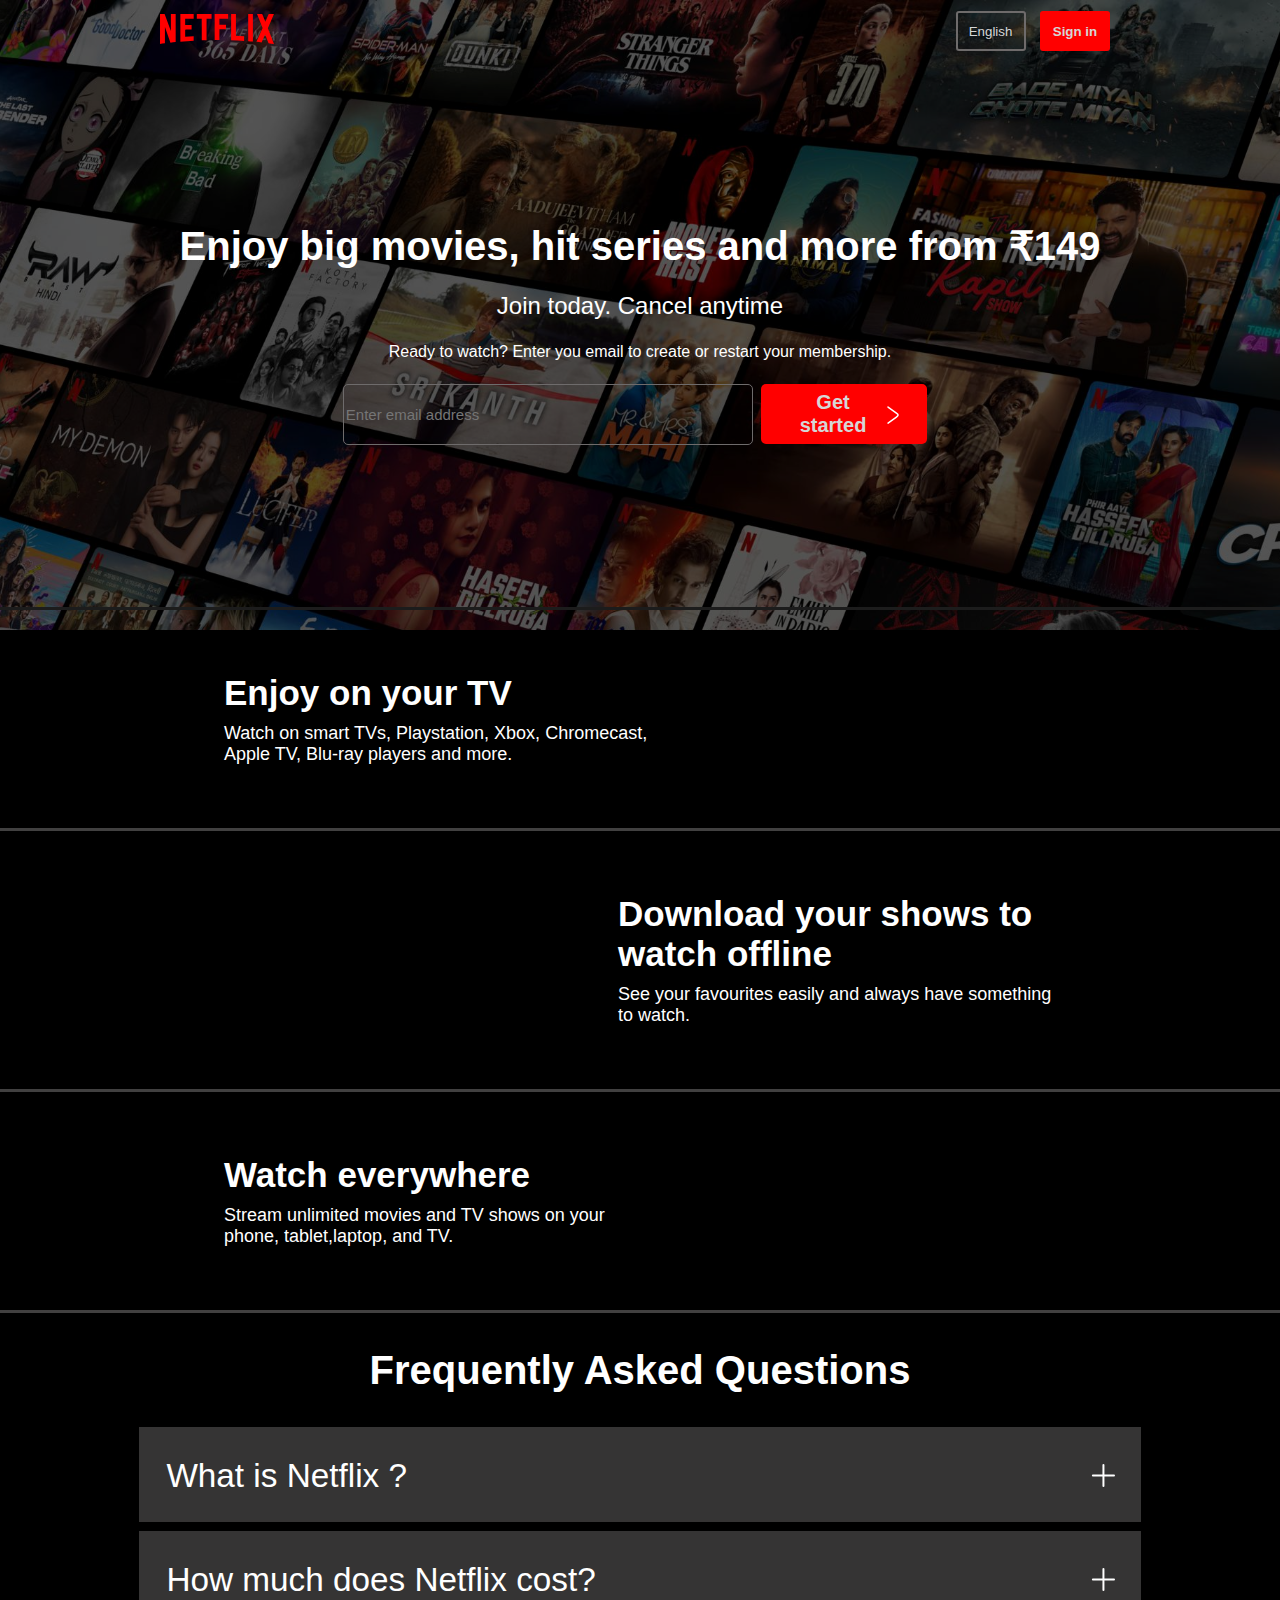
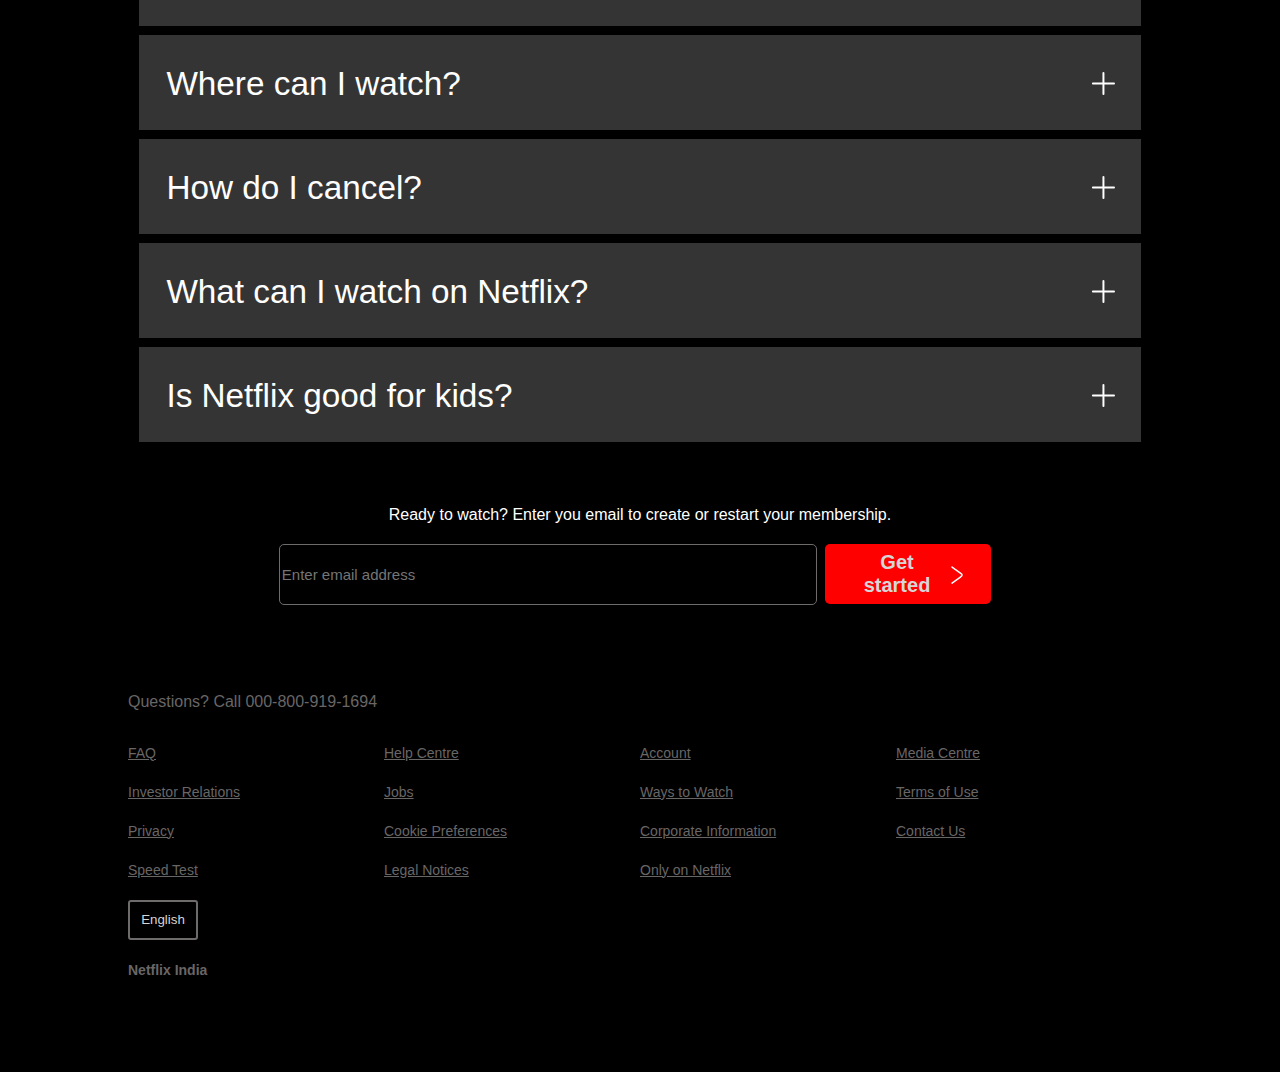
==== Netflix clone/index.html @ 8cb496b6 "Added Netflix clone" ====
<!DOCTYPE html>
<html>
    <head>
        <title>Netflix - Watch TV Shows Online, Watch Movies Online</title>
        <link rel="Stylesheet" href="style.css">
        <link rel="icon" href="favicon.ico">
    </head>
    <body>
      <div class="main">
        <nav>
            <span><img width = 53 src="Assets/logo.svg"></span>
            <div>
                <button class="btn">
                    English
                </button>
                <button class="btn red-btn-sm">Sign in</button>
            </div>
        </nav>
        <div class="box"></div>
        <div class="herotext">
            <span>Enjoy big movies, hit series and more from ₹149</span>
            <span>Join today. Cancel anytime</span>
            <span>Ready to watch? Enter you email to create or restart your membership.</span>
            <div class="entertext">
                <input type="text" placeholder="Enter email address">
                <button class="btn red-btn">
                    Get started
                    <svg xmlns="http://www.w3.org/2000/svg" viewBox="0 0 24 24" width="24" height="24" color="#000000" fill="none">
                        <path d="M7 4L15.3306 10.0405C17.5565 11.6545 17.5565 12.3455 15.3306 13.9595L7 20" stroke="currentColor" stroke-width="1.5" stroke-linecap="round" stroke-linejoin="round" />
                    </svg>
                </button>
            </div>
        </div>
        <div class="seperation">

        </div> 
        <section class = "first">
            <div>
                <span>Enjoy on your TV</span>
                <span>Watch on smart TVs, Playstation, Xbox, Chromecast, Apple TV, Blu-ray players and more.</span>
            </div>
            <div class="secImg">
                <img src="F:\Fulls tack development\FRONTEND\CSS\CSS Samples\Netflix clone\Assets\tv layout.png" alt="">
                <video src="F:\Fulls tack development\FRONTEND\CSS\CSS Samples\Netflix clone\Assets\video\images_1.m4v" autoplay loop muted></video>
            </div>
        </section>
        <div class="seperation"></div>

        <section class = "first second">
            <div class="secImg">
                <img src="F:\Fulls tack development\FRONTEND\CSS\CSS Samples\Netflix clone\Assets\mobile.jpg" alt="">
            </div>
            <div>
                <span>Download your shows to watch offline</span>
                <span>See your favourites easily and always have something to watch.</span>
            </div>
        </section>
        <div class="seperation"></div>

        <section class = "first third">
            <div>
                <span>Watch everywhere</span>
                <span>Stream unlimited movies and TV shows on your phone, tablet,laptop, and TV.</span>
            </div>
            <div class="secImg">
                <img src="F:\Fulls tack development\FRONTEND\CSS\CSS Samples\Netflix clone\Assets\desktop layout.png" alt="">
                <video src="F:\Fulls tack development\FRONTEND\CSS\CSS Samples\Netflix clone\Assets\video\Video 53_assets_videos_video1.m4v" autoplay loop muted></video>
            </div>
        </section>



        <div class="seperation"></div>
        <section class="faq">
            <h2>Frequently Asked Questions</h2>
            <div class="faqbox">
                <span>What is Netflix ?</span>
                <svg xmlns="http://www.w3.org/2000/svg" viewBox="0 0 24 24" width="24" height="24" color="#000000" fill="none">
                    <path d="M12 4V20" stroke="currentColor" stroke-width="1.5" stroke-linecap="round" stroke-linejoin="round" />
                    <path d="M4 12H20" stroke="currentColor" stroke-width="1.5" stroke-linecap="round" stroke-linejoin="round" />
                </svg>
            </div>

            <div class="faqbox">
                <span>How much does Netflix cost?</span>
                <svg xmlns="http://www.w3.org/2000/svg" viewBox="0 0 24 24" width="24" height="24" color="#000000" fill="none">
                    <path d="M12 4V20" stroke="currentColor" stroke-width="1.5" stroke-linecap="round" stroke-linejoin="round" />
                    <path d="M4 12H20" stroke="currentColor" stroke-width="1.5" stroke-linecap="round" stroke-linejoin="round" />
                </svg>
            </div>


            <div class="faqbox">
                <span>Where can I watch?</span>
                <svg xmlns="http://www.w3.org/2000/svg" viewBox="0 0 24 24" width="24" height="24" color="#000000" fill="none">
                    <path d="M12 4V20" stroke="currentColor" stroke-width="1.5" stroke-linecap="round" stroke-linejoin="round" />
                    <path d="M4 12H20" stroke="currentColor" stroke-width="1.5" stroke-linecap="round" stroke-linejoin="round" />
                </svg>
            </div>

            <div class="faqbox">
                <span>How do I cancel?</span>
                <svg xmlns="http://www.w3.org/2000/svg" viewBox="0 0 24 24" width="24" height="24" color="#000000" fill="none">
                    <path d="M12 4V20" stroke="currentColor" stroke-width="1.5" stroke-linecap="round" stroke-linejoin="round" />
                    <path d="M4 12H20" stroke="currentColor" stroke-width="1.5" stroke-linecap="round" stroke-linejoin="round" />
                </svg>
            </div>

            <div class="faqbox">
                <span>What can I watch on Netflix?</span>
                <svg xmlns="http://www.w3.org/2000/svg" viewBox="0 0 24 24" width="24" height="24" color="#000000" fill="none">
                    <path d="M12 4V20" stroke="currentColor" stroke-width="1.5" stroke-linecap="round" stroke-linejoin="round" />
                    <path d="M4 12H20" stroke="currentColor" stroke-width="1.5" stroke-linecap="round" stroke-linejoin="round" />
                </svg>
            </div>

            <div class="faqbox">
                <span>Is Netflix good for kids?</span>
                <svg xmlns="http://www.w3.org/2000/svg" viewBox="0 0 24 24" width="24" height="24" color="#000000" fill="none">
                    <path d="M12 4V20" stroke="currentColor" stroke-width="1.5" stroke-linecap="round" stroke-linejoin="round" />
                    <path d="M4 12H20" stroke="currentColor" stroke-width="1.5" stroke-linecap="round" stroke-linejoin="round" />
                </svg>
            </div>
        </section>
        <center>
        <div class="foot-sign">
            <div class="sign-letter">
                Ready to watch? Enter you email to create or restart your membership.
            </div>
            <div class="entertext">
                <input type="text" placeholder="Enter email address">
                <button class="btn red-btn">
                    Get started
                    <svg xmlns="http://www.w3.org/2000/svg" viewBox="0 0 24 24" width="24" height="24" color="#000000" fill="none">
                        <path d="M7 4L15.3306 10.0405C17.5565 11.6545 17.5565 12.3455 15.3306 13.9595L7 20" stroke="currentColor" stroke-width="1.5" stroke-linecap="round" stroke-linejoin="round" />
                    </svg>
                </button>
            </div>
        </div></center>
        

        <footer>
            <div class="question">Questions? Call 000-800-919-1694</div>
            <div class="footer">
            <div class = "footer-item">
                <a href="">FAQ</a>
                <a href="">Investor Relations</a>
                <a href="">Privacy</a>
                <a href="">Speed Test</a>
            </div>
            <div class = "footer-item">
                <a href="">Help Centre</a>
                <a href="">Jobs</a>
                <a href="">Cookie Preferences</a>
                <a href="">Legal Notices</a>
            </div>
            <div class = "footer-item">
                <a href="">Account</a>
                <a href="">Ways to Watch</a>
                <a href=""> Corporate Information</a>
                <a href="">Only on Netflix</a>
            </div>
            <div class = "footer-item">
                <a href="">Media Centre</a>
                <a href="">Terms of Use</a>
                <a href="">Contact Us</a>
            </div>
            </div>
            <button class="btn">
                English
            </button><br>
            <h5>Netflix India</h5>         
            
        </footer>
      </div>

    </body>
</html>
---- Netflix clone/style.css ----
*{
    padding: 0;
    margin: 0;
    font-family: sans-serif,'Segoe UI', Tahoma, Geneva, Verdana, sans-serif;
}
body{
    background-color: black;
}

.main{
    background-image: url("Assets/hero.jpg");
    background-repeat: no-repeat;
    background-size: max(1400px,100vw);
    background-position: top;
    height : 70vh;
    position:relative;
}
.main .box{
    height :70vh;
    width: 100%;
    opacity:0.56;
    position: absolute;
    top: 0;
    background-color: black;
}
.main nav{
    max-width:75vw;
    justify-content: space-between;
    margin : auto;
    display: flex;
    align-items: center;
    height: 62px;
}
nav img{
    width:114px;
    position: relative;
    z-index: 10;
}
nav button{
    position: relative;
    z-index: 10;
}

.herotext{
    font-family: system-ui, -apple-system, BlinkMacSystemFont, 'Segoe UI', Roboto, Oxygen, Ubuntu, Cantarell, 'Open Sans', 'Helvetica Neue', sans-serif;
    height: 60.5vh;
    display: flex;
    align-items: center;
    justify-content: center;
    flex-direction: column;
    color: white;
    position: relative;
    gap:23px; 
    padding: 0 23px;
    text-align: center;
}
.herotext> :first-child{
    font-weight: bolder;
    font-size: 40px;
}
.herotext> :nth-child(2){
    font-weight: 400;
    font-size: 24px;
}
.herotext> :nth-child(3){
    font-weight: 400;
    font-size: 20;
}
.seperation{
    height: 03px;
    background-color: rgb(65, 64, 64);
}
.btn{
    height: 40px;
    width: 70px;
    padding: 5px 7px;
    font-weight: 100;
    background-color: transparent;
    color: rgb(214, 214, 214);
    border: 2px solid rgb(110, 107, 107);
    border-radius: 3px;
    margin-right: 10px;
}
.red-btn{
    display: flex;
    align-items: center;
    justify-content: space-evenly;
    height: 60px;
    width: 13vw;
    background-color: red;
    border: transparent;
    font-weight: 700;
    padding: 7px 24px;
    font-size: 20px;
    border-radius: 5px;

}
.red-btn span{
    margin-bottom: 5px;
}
.red-btn-sm{
    font-weight: 900;
    height: 40px;
    width: 70px;
    background-color: red;
    border: transparent;

}
.red-btn-sm:hover{
    cursor: pointer;
    background-color: rgb(175, 17, 17);
}
.red-btn:hover{
    cursor: pointer;
    background-color: rgb(175, 17, 17);
}
.main input{
    height: 45px;
    width: 30vw;
    margin-right: 8px;
    padding: 7px 22px 7px 2px;
    font-size: 15px;
    border-radius: 5px;
    border: 1px solid rgb(110, 107, 107);
    background-color: transparent;
}
.entertext{
    display: flex;
}
.first{
    color: white;
    display: flex;
    justify-content: center;
    align-items: center;
    max-width: 65vw;
    margin: auto;
    gap: 10px;
    margin-top: 7vh;
    margin-bottom: 7vh;
}


.secImg{
    position: relative;
}
.secImg img{
    width: 30vw;
    position: relative;
    z-index: 10;
}
.secImg video{
    width: 86%;
    position: absolute;
    top: 51px;
    right: 0;
    z-index: -10;
}
section.first > div{
    display: flex;
    flex-direction: column;
}
section.first > div :nth-child(1){
    font-size: 35px;
    font-weight: bolder;
    margin-bottom: 10px;
}
section.first > div :nth-child(2){
    font-size: 18px;
}

.third video{
    height:45%;
    width:100%;
}
.faq{
    color: white;
    background-color: black;
    padding: 35px;
}
.faq h2{
    text-align: center;
    font-size: 40px;
    margin-bottom: 34px;
}
.faq span{
    font-size: 3.7vh;
    padding-top: 3px;
}

svg path{
    scale: 110%;
    color:white;
}
.faqbox{
    display: flex;
    justify-content: center;
    justify-content: space-between;
    align-items: center;
    background-color: rgb(53, 52, 52);
    padding: 27px;
    width: 74vw;
    margin: 9px auto;
    cursor: pointer;
}
.faqbox svg{
    scale: 120%;
}
.faqbox:hover{
    background-color: #414141;
}
footer{
    max-width: 80vw;
    margin: auto;
    color: #696666;
    padding: 34px; 
}
footer .question{
    padding: 34px 0px;
}
.footer{
    display: grid;
    grid-template-columns: 1fr 1fr 1fr 1fr;
    color: #696666;
}
.footer a{
    font-size: 14px;
    text-decoration: underline;
    color: #696666;
}
.footer a:hover{
    color: red;
}
.footer-item{
    display: flex;
    flex-direction: column;
    gap: 23px;
}
.foot-sign{
    max-width: 60vw;
    display: flex;
    align-items: center;
    justify-content: center;
    flex-wrap: wrap;
}
.sign-letter{
    padding:20px;
    color: white;
}
.foot-sign .entertext{
    padding-bottom: 20px;
}
.foot-sign input{
    width:40vw;
} 

footer button{
    margin-top: 22px ;
}
footer h5{
    margin-top: 22px;
    margin-bottom: 60px;
    font-size: 14px;
}
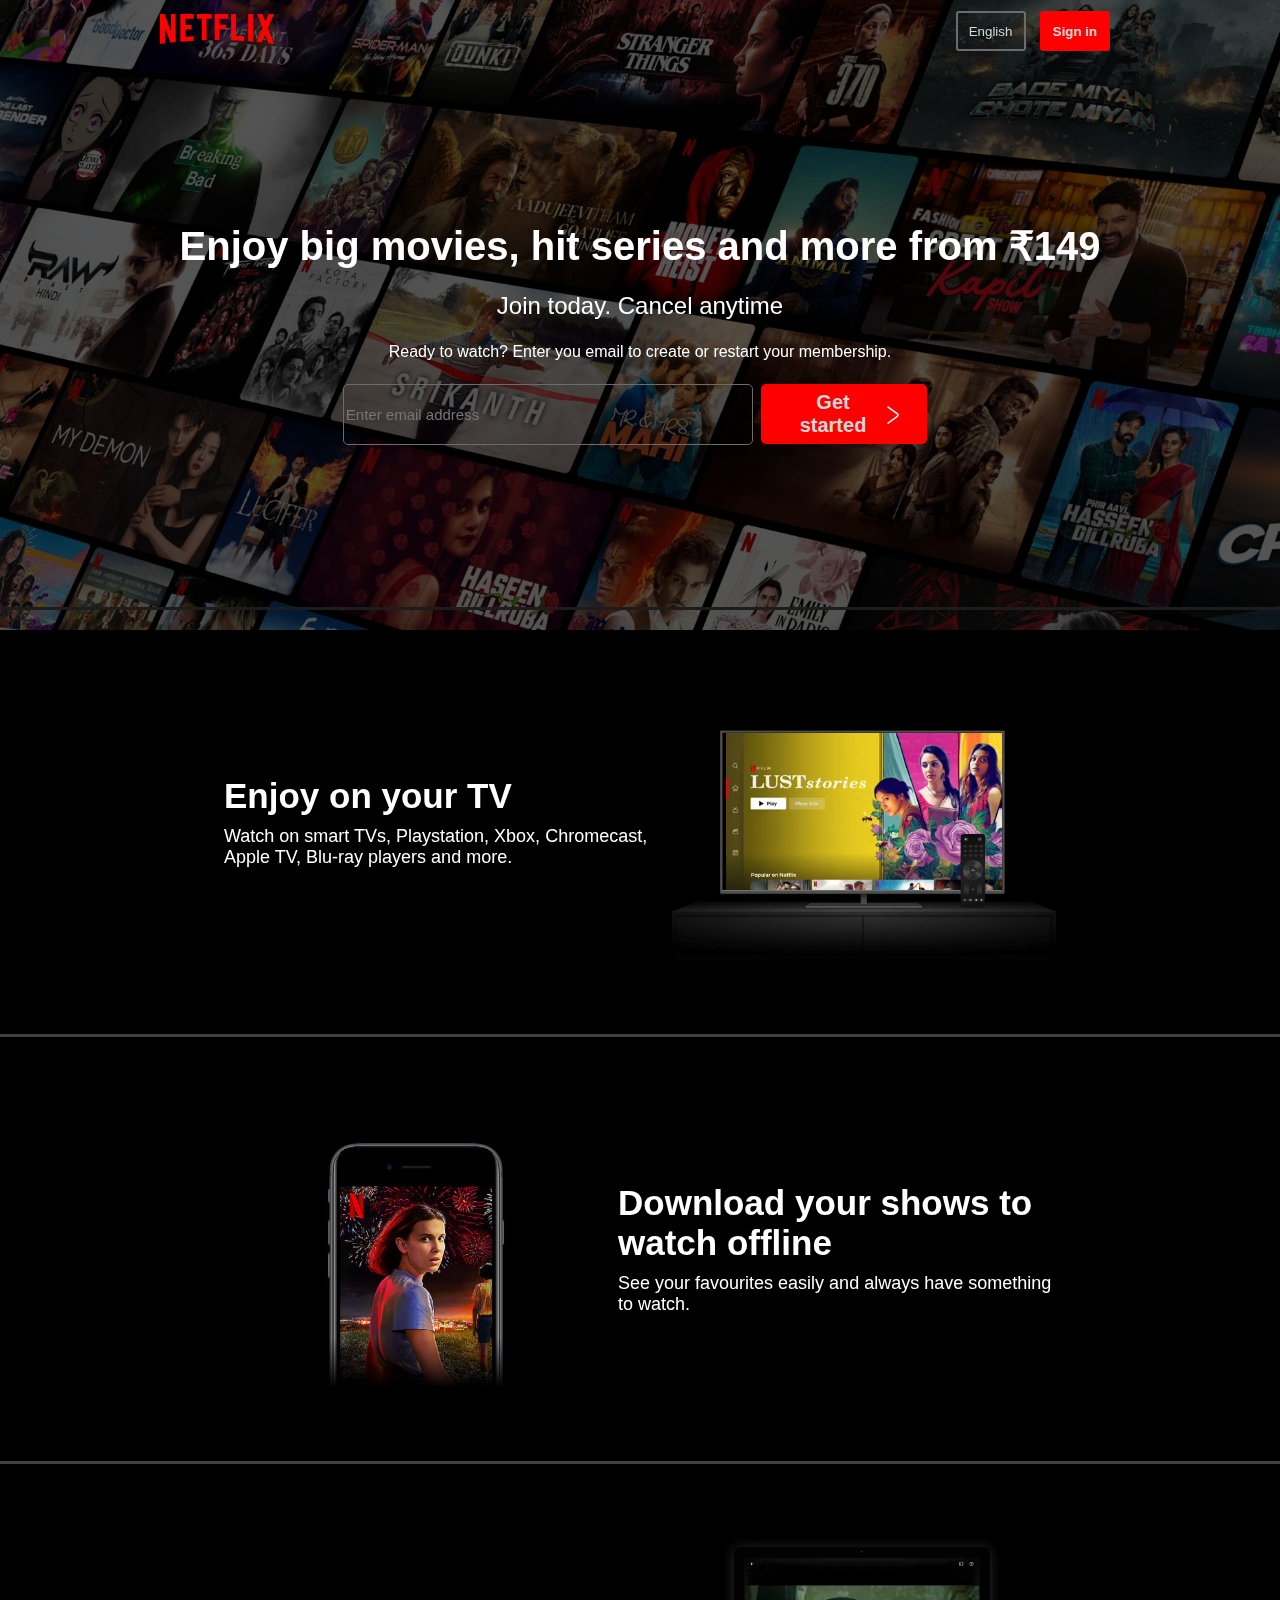
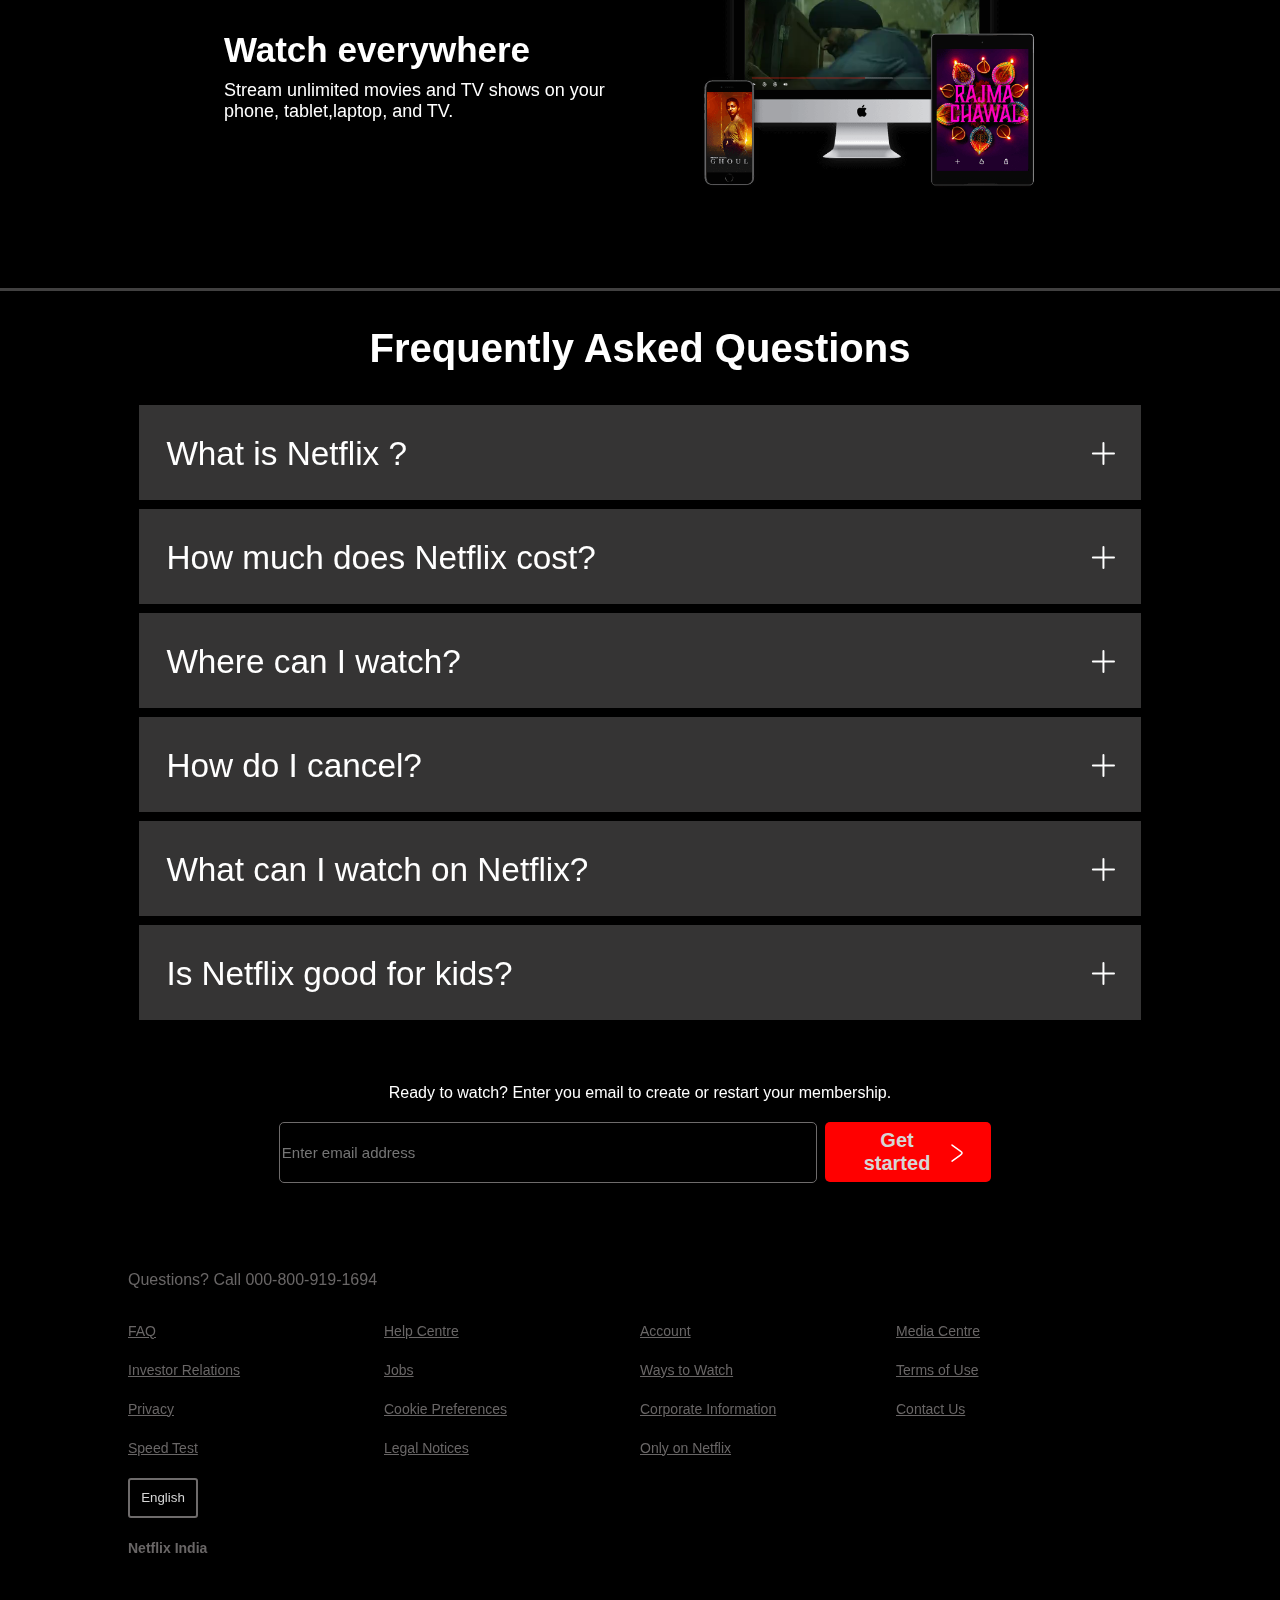
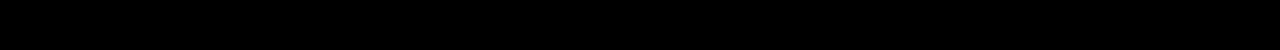
==== commit a430dd4d: "Modified source of files" ====
--- a/Netflix clone/index.html
+++ b/Netflix clone/index.html
@@ -40,15 +40,15 @@
                 <span>Watch on smart TVs, Playstation, Xbox, Chromecast, Apple TV, Blu-ray players and more.</span>
             </div>
             <div class="secImg">
-                <img src="F:\Fulls tack development\FRONTEND\CSS\CSS Samples\Netflix clone\Assets\tv layout.png" alt="">
-                <video src="F:\Fulls tack development\FRONTEND\CSS\CSS Samples\Netflix clone\Assets\video\images_1.m4v" autoplay loop muted></video>
+                <img src="Assets/tv layout.png" alt="">
+                <video src="Assets/video/images_1.m4v" autoplay loop muted></video>
             </div>
         </section>
         <div class="seperation"></div>
 
         <section class = "first second">
             <div class="secImg">
-                <img src="F:\Fulls tack development\FRONTEND\CSS\CSS Samples\Netflix clone\Assets\mobile.jpg" alt="">
+                <img src="Assets/mobile.jpg" alt="">
             </div>
             <div>
                 <span>Download your shows to watch offline</span>
@@ -63,8 +63,8 @@
                 <span>Stream unlimited movies and TV shows on your phone, tablet,laptop, and TV.</span>
             </div>
             <div class="secImg">
-                <img src="F:\Fulls tack development\FRONTEND\CSS\CSS Samples\Netflix clone\Assets\desktop layout.png" alt="">
-                <video src="F:\Fulls tack development\FRONTEND\CSS\CSS Samples\Netflix clone\Assets\video\Video 53_assets_videos_video1.m4v" autoplay loop muted></video>
+                <img src="Assets/desktop layout.png" alt="">
+                <video src="Assets/video/Video 53_assets_videos_video1.m4v" autoplay loop muted></video>
             </div>
         </section>
 
